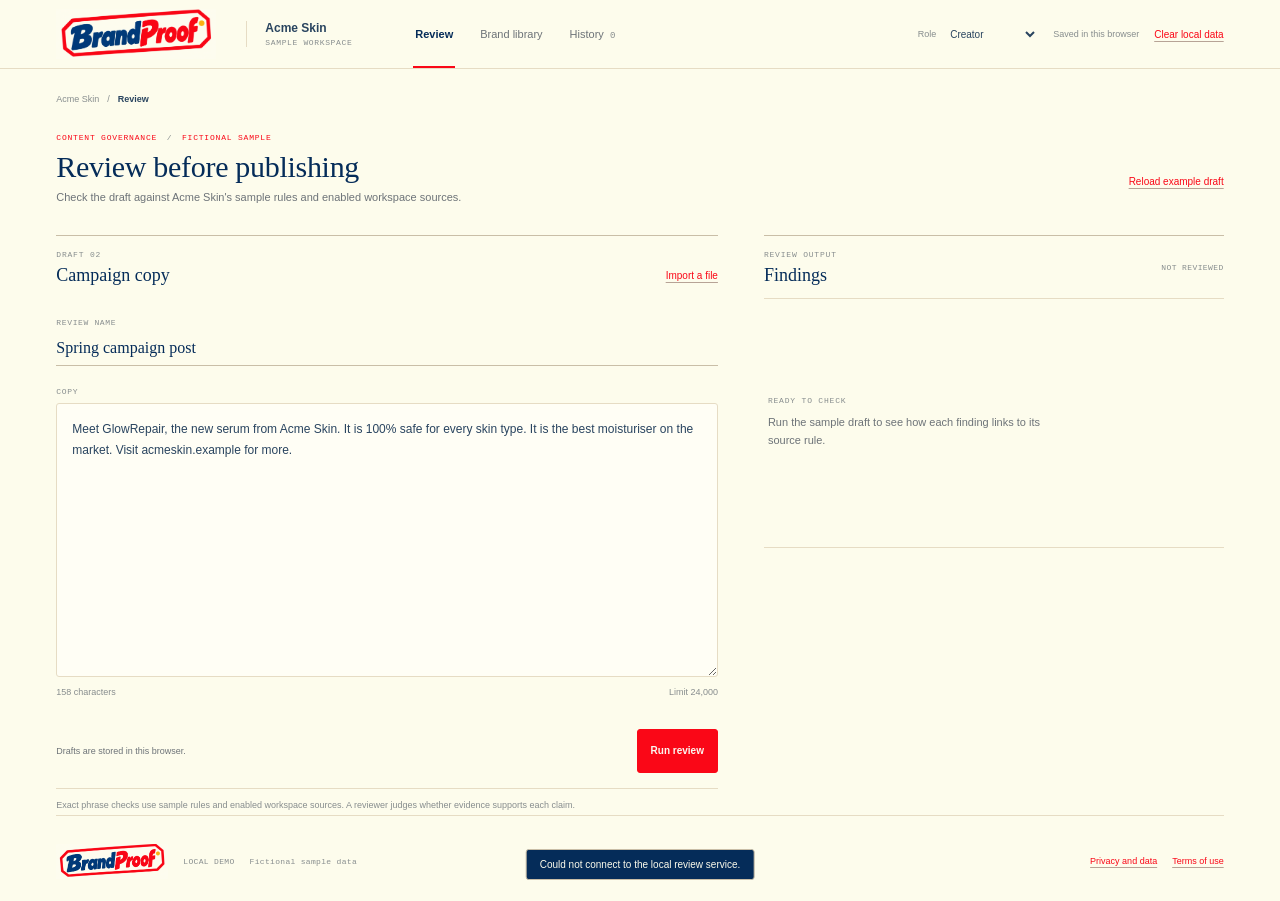
==== index.html @ ecc661af ""Initial BrandProof Skeleton"" ====
<!doctype html>
<html lang="en">
<head>
  <meta charset="utf-8">
  <meta name="viewport" content="width=device-width, initial-scale=1">
  <meta name="theme-color" content="#fdfcec">
  <meta name="description" content="Review campaign copy against an approved sample brand book before publication.">
  <title>BrandProof | Review workspace</title>
  <link rel="icon" type="image/png" href="/brandproof-stamp-logo.png">
  <link rel="stylesheet" href="/styles.css">
  <link rel="stylesheet" href="/watch-spinner.css">
  <link rel="stylesheet" href="/platform-motion.css">
  <script defer src="/watch-spinner.js"></script>
  <script defer src="/platform-motion.js"></script>
  <script defer src="/app.js"></script>
</head>
<body>
  <div class="brand-ambient" aria-hidden="true"><span class="brand-ambient__stamp brand-ambient__stamp--primary"></span><span class="brand-ambient__stamp brand-ambient__stamp--secondary"></span></div>
  <a class="skip-link" href="#main-content">Skip to content</a>
  <div class="app-shell">
    <header class="topbar">
      <a class="brand-lockup brand-lockup-image" href="/" aria-label="BrandProof home"><span class="brand-logo-crop"><img src="/brandproof-stamp-logo.png" alt=""></span></a>
      <div class="workspace-label"><span class="workspace-name">Acme Skin</span><span class="workspace-kind">SAMPLE WORKSPACE</span></div>
      <nav class="top-nav" aria-label="Workspace navigation">
        <button class="nav-item active" data-page="review">Review</button>
        <button class="nav-item" data-page="library">Brand library</button>
        <button class="nav-item" data-page="activity">History <span id="history-count" class="nav-count">0</span></button>
      </nav>
      <div class="top-actions">
        <label class="role-wrap" for="role-select"><span>Role</span>
          <select id="role-select" aria-label="Choose demo role">
            <option value="creator">Creator</option>
            <option value="manager">Brand manager</option>
            <option value="reviewer">Legal reviewer</option>
          </select>
        </label>
        <span class="save-status" id="save-status">Saved in this browser</span>
        <button class="text-button" id="clear-data" title="Clear locally saved demo data">Clear local data</button>
      </div>
    </header>

    <main class="main-area" id="main-content" tabindex="-1">
      <div class="crumb"><span>Acme Skin</span><span>/</span><strong id="page-crumb">Review</strong></div>

      <section id="page-review" class="page active-page">
        <div class="page-intro" data-scroll-reveal>
          <div>
            <div class="eyebrow">CONTENT GOVERNANCE <span class="eyebrow-divider">/</span> FICTIONAL SAMPLE</div>
            <h1>Review before publishing</h1>
            <p>Check the draft against Acme Skin's sample rules and enabled workspace sources.</p>
          </div>
          <button class="text-button sample-button" id="load-sample">Reload example draft</button>
        </div>

        <div class="review-grid">
          <section class="draft-panel" aria-labelledby="draft-heading" data-scroll-reveal>
            <div class="section-heading">
              <div><div class="section-kicker">DRAFT 02</div><h2 id="draft-heading">Campaign copy</h2></div>
              <label class="upload-link" for="file-input">Import a file<input id="file-input" type="file" accept=".txt,.md,.csv,.pdf,.docx"></label>
            </div>
            <label class="field-label" for="draft-title">Review name</label>
            <input id="draft-title" class="text-input" maxlength="90" value="Spring campaign post" placeholder="Name this review">
            <label class="field-label content-label" for="content-input">Copy</label>
            <textarea id="content-input" class="content-input" placeholder="Paste copy here, or import a text, PDF or Word file..." spellcheck="true"></textarea>
            <div class="input-meta"><span id="char-count">0 characters</span><span>Limit 24,000</span></div>
            <div id="upload-message" class="upload-message" aria-live="polite"></div>
            <div class="panel-actions">
              <span class="privacy-note">Drafts are stored in this browser.</span>
              <button class="button primary" id="run-review">Run review</button>
            </div>
            <p class="disclosure">Exact phrase checks use sample rules and enabled workspace sources. A reviewer judges whether evidence supports each claim.</p>
          </section>

          <section class="results-panel" aria-labelledby="results-title" data-scroll-reveal>
            <div class="results-header">
              <div><div class="section-kicker">REVIEW OUTPUT</div><h2 id="results-title">Findings</h2></div>
              <div class="results-header-actions"><button class="text-button hidden" id="new-review">New review</button><span id="results-status" class="status-pill neutral">NOT RUN</span></div>
            </div>
            <div id="review-processing" class="review-status" data-state="idle" role="status" aria-live="polite" aria-atomic="true" aria-busy="false" hidden>
              <watch-spinner class="review-status__spinner" aria-hidden="true"></watch-spinner>
              <span id="review-processing-label" class="review-status__label"></span>
            </div>
            <div id="results-empty" class="empty-state">
              <p class="empty-overline">READY TO CHECK</p>
              <p>Run the sample draft to see how each finding links to its source rule.</p>
            </div>
            <div id="results-summary" class="summary-row hidden"></div>
            <div id="findings-list" class="findings-list"></div>
            <div id="review-controls" class="review-controls hidden">
              <button class="text-button" id="rescan">Run review again</button>
              <div class="workflow-buttons"><button class="button secondary" id="request-changes">Request changes</button><button class="button approve" id="approve-review">Approve review</button></div>
            </div>
            <div id="workflow-note" class="workflow-note hidden" aria-live="polite"></div>
          </section>
        </div>
      </section>

      <section id="page-library" class="page">
        <div class="page-intro" data-scroll-reveal>
          <div><div class="eyebrow">ACME SKIN <span class="eyebrow-divider">/</span> POLICIES AND EVIDENCE</div><h1>Brand library</h1><p>Manage the sources and phrase checks used in future reviews.</p></div>
          <button class="button secondary" id="add-source">Add source or rule</button>
        </div>
        <div class="library-note" data-scroll-reveal><strong>Sources and checks</strong><p>Add evidence tied to a claim, flag or require exact phrases, or save a reference for human review. New checks appear as unapproved until a manager/reviewer approves them. Claim evidence is surfaced with findings but is never treated as proof automatically.</p></div>
        <div id="source-form-wrap" class="source-form-wrap hidden"></div>
        <div id="source-list" class="source-list"></div>
      </section>

      <section id="page-activity" class="page">
        <div class="page-intro" data-scroll-reveal>
          <div><div class="eyebrow">ACME SKIN <span class="eyebrow-divider">/</span> AUDIT TRAIL</div><h1>Review history</h1><p>Decisions and revisions saved in this browser.</p></div>
          <button class="button secondary" id="export-history">Export history</button>
        </div>
        <div id="activity-content" class="activity-content"></div>
      </section>

      <footer class="app-footer">
        <span class="footer-brand"><span class="brand-logo-crop brand-logo-crop-small"><img src="/brandproof-stamp-logo.png" alt="BrandProof"></span></span>
        <span>LOCAL DEMO</span>
        <span>Fictional sample data</span>
        <div class="footer-links"><button class="text-button" id="privacy-link">Privacy and data</button><button class="text-button" id="terms-link">Terms of use</button></div>
      </footer>
    </main>
  </div>

  <dialog id="edit-dialog" class="edit-dialog"><form method="dialog">
    <div class="dialog-top"><div><div class="section-kicker">EDIT SUGGESTION</div><h2>Revise the sentence</h2></div><button class="text-button" value="cancel" aria-label="Close">Close</button></div>
    <p>Save your wording to this review, then run the checks again.</p><textarea id="edit-text" class="edit-textarea"></textarea>
    <div class="dialog-actions"><button class="button secondary" value="cancel">Cancel</button><button class="button primary" id="save-edit" value="save">Save edit</button></div>
  </form></dialog>

  <dialog id="note-dialog" class="edit-dialog"><form id="note-form">
    <div class="dialog-top"><div><div class="section-kicker">REVIEW NOTE</div><h2 id="note-dialog-title">Add a decision note</h2></div><button class="text-button" id="cancel-note" type="button">Close</button></div>
    <p id="note-dialog-description">Add a reason so the decision is clear to the next reviewer.</p>
    <label class="field-label" for="note-text">Decision note</label><textarea id="note-text" class="edit-textarea" maxlength="1200" required></textarea>
    <div class="dialog-actions"><button class="button secondary" id="cancel-note-secondary" type="button">Cancel</button><button class="button primary" type="submit">Save note</button></div>
  </form></dialog>

  <dialog id="privacy-dialog" class="info-dialog"><div class="dialog-top"><div><div class="section-kicker">LOCAL DEMO</div><h2>Privacy and data</h2></div><button class="text-button" data-close-dialog="privacy-dialog">Close</button></div>
    <p>Review drafts, decisions, sources and history are kept in this browser's local storage. During a scan, the browser sends the draft and enabled source excerpts to the local BrandProof service for matching. The service returns findings and does not save them. Uploaded files are parsed in memory.</p>
    <p>This demo does not send content to an AI provider or other external service. Use the clear-data control to remove saved demo records from this browser. The role selector is for demonstration and does not provide account security.</p>
  </dialog>

  <dialog id="terms-dialog" class="info-dialog"><div class="dialog-top"><div><div class="section-kicker">LOCAL DEMO</div><h2>Terms of use</h2></div><button class="text-button" data-close-dialog="terms-dialog">Close</button></div>
    <p>BrandProof is a fictional prototype for demonstrating a content review workflow. Its rules and suggested edits are illustrative and are not legal, clinical or regulatory advice.</p>
    <p>A clean scan is not a compliance guarantee. A qualified human reviewer should assess the final copy and its supporting evidence before publication. Do not use this local demo for confidential production material.</p>
  </dialog>

  <div id="toast" class="toast" role="status" aria-live="polite"></div>
</body>
</html>
---- styles.css ----
:root{--brand-navy:#023b7b;--brand-navy-deep:#052c59;--brand-tomato:#fa0717;--brand-tomato-dark:#c60e24;--brand-butter:#fdfcec;--brand-cream:#f2eccf;--paper:var(--brand-butter);--surface:#fffef5;--surface-2:var(--brand-cream);--ink:var(--brand-navy-deep);--ink-soft:#29445f;--muted:#6d7378;--quiet:#878d8e;--line:#e6dcc4;--line-dark:#c9bea7;--accent:var(--brand-tomato);--accent-dark:var(--brand-tomato-dark);--high:#b6322b;--medium:#876218;--low:#3e6950;--sans:"Segoe UI",Arial,sans-serif;--serif:Georgia,"Times New Roman",serif;--display:"Trebuchet MS","Arial Black",sans-serif;--mono:Consolas,"Courier New",monospace;--radius-control:10px;--radius-panel:18px;--site-width:1240px;--motion-orb-cycle:1700ms;--motion-orb-ease:cubic-bezier(.66,0,.34,1);--motion-state-duration:180ms;--motion-state-ease:cubic-bezier(.22,1,.36,1);--motion-annotation-duration:560ms;--motion-annotation-ease:cubic-bezier(.22,.61,.36,1)}
*{box-sizing:border-box}html{min-width:320px;background:var(--paper)}body{margin:0;color:var(--ink);font-family:var(--sans);font-size:14px;background:var(--paper)}button,input,textarea,select{font:inherit}button{cursor:pointer}.app-shell{min-height:100vh}.topbar{min-height:68px;padding:0 4.4%;display:flex;align-items:center;gap:30px;border-bottom:1px solid var(--line);background:var(--paper)}.brand-lockup{font-family:var(--serif);font-size:16px;font-weight:700;letter-spacing:.08em;color:var(--ink);text-decoration:none;white-space:nowrap}.brand-period{color:var(--accent);font-size:20px}.workspace-label{display:flex;flex-direction:column;gap:3px;min-width:125px;border-left:1px solid var(--line);padding-left:18px}.workspace-name{font-size:12px;font-weight:600;color:var(--ink-soft)}.workspace-kind{font:8px var(--mono);letter-spacing:.08em;color:var(--quiet)}.top-nav{height:68px;display:flex;align-items:stretch;gap:23px;margin-left:12px}.nav-item{position:relative;border:0;padding:0 2px;background:transparent;color:var(--muted);font-size:11px}.nav-item:hover{color:var(--ink)}.nav-item.active{color:var(--ink);font-weight:600}.nav-item.active:after{position:absolute;content:"";height:2px;left:0;right:0;bottom:0;background:var(--accent)}.nav-count{font:9px var(--mono);color:var(--quiet);margin-left:3px}.top-actions{margin-left:auto;display:flex;align-items:center;gap:15px}.role-wrap{display:flex;align-items:center;gap:7px;color:var(--quiet);font-size:9px}.role-wrap select{max-width:135px;border:0;background:transparent;color:var(--ink-soft);font-size:10px;padding:5px 3px;outline-color:var(--accent)}.save-status{font-size:9px;color:var(--quiet);white-space:nowrap}.text-button{border:0;padding:5px 0;background:transparent;color:var(--accent);font-size:10px;text-decoration:underline;text-decoration-color:#b7a396;text-underline-offset:3px}.text-button:hover{color:var(--accent-dark)}.main-area{max-width:1380px;margin:0 auto;padding:25px 4.4% 0;min-height:calc(100vh - 68px);display:flex;flex-direction:column}.crumb{display:flex;gap:8px;align-items:center;color:var(--quiet);font-size:9px;margin-bottom:29px}.crumb strong{font-weight:600;color:var(--ink-soft)}.page{display:none;flex:1}.page.active-page{display:block}.page-intro{display:flex;align-items:flex-end;justify-content:space-between;gap:24px;margin-bottom:29px}.eyebrow,.section-kicker,.empty-overline{font:8px var(--mono);letter-spacing:.1em;color:var(--accent);text-transform:uppercase}.eyebrow-divider{color:var(--quiet);padding:0 4px}.page-intro h1{font:normal 30px var(--serif);letter-spacing:-.3px;color:var(--ink);margin:8px 0 5px}.page-intro p{color:var(--muted);font-size:11px;line-height:1.5;margin:0}.sample-button{margin-bottom:2px}.review-grid{display:grid;grid-template-columns:minmax(0,1.18fr) minmax(360px,.82fr);gap:46px;align-items:start}.draft-panel,.results-panel{border-top:1px solid var(--line-dark);padding-top:14px;min-width:0}.section-heading,.results-header,.dialog-top{display:flex;justify-content:space-between;align-items:flex-start;gap:14px}.section-kicker{color:var(--quiet);margin-bottom:6px}.section-heading h2,.results-header h2,.dialog-top h2{font:normal 18px var(--serif);color:var(--ink);margin:0}.upload-link{display:inline-block;color:var(--accent);font-size:10px;text-decoration:underline;text-decoration-color:#b7a396;text-underline-offset:3px;cursor:pointer;margin-top:4px}.upload-link input{position:absolute;width:1px;height:1px;overflow:hidden;clip:rect(0,0,0,0)}.field-label{display:block;margin:20px 0 7px;color:var(--quiet);font:8px var(--mono);letter-spacing:.08em;text-transform:uppercase}.text-input{width:100%;border:0;border-bottom:1px solid var(--line-dark);background:transparent;padding:5px 0 8px;color:var(--ink);font:16px var(--serif);outline:none}.text-input:focus{border-color:var(--accent)}.content-label{margin-top:21px}.content-input{width:100%;min-height:274px;resize:vertical;border:1px solid var(--line);border-radius:3px;background:var(--surface);padding:15px;color:var(--ink-soft);font:12px/1.75 var(--sans);outline:none}.content-input:focus,.edit-textarea:focus{border-color:var(--accent)}.content-input:disabled,.text-input:disabled{background:var(--surface-2);color:var(--quiet);cursor:not-allowed}.input-meta{display:flex;justify-content:space-between;margin-top:7px;color:var(--quiet);font-size:9px}.upload-message{min-height:13px;margin-top:4px;font-size:9px;color:var(--low)}.upload-message.error{color:var(--high)}.panel-actions{display:flex;justify-content:space-between;align-items:center;gap:12px;margin-top:15px}.privacy-note{font-size:9px;color:var(--muted)}.button{border-radius:3px;padding:9px 13px;border:1px solid var(--line-dark);background:transparent;color:var(--ink-soft);font-size:10px;font-weight:600}.button:hover{background:var(--surface-2)}.button.primary{background:var(--accent);border-color:var(--accent);color:#fbf8f1}.button.primary:hover{background:var(--accent-dark)}.button.secondary{background:transparent;color:var(--ink-soft)}.button.approve{border-color:#9cab9a;color:#405745;background:#eef0e9}.button:disabled{opacity:.5;cursor:not-allowed}.disclosure{border-top:1px solid var(--line);margin:15px 0 0;padding-top:10px;color:var(--quiet);font-size:9px;line-height:1.5}.results-header{align-items:center;margin-bottom:12px}.results-header-actions{display:flex;align-items:center;gap:14px}.status-pill{font:8px var(--mono);letter-spacing:.05em;padding:4px 0;color:var(--quiet);white-space:nowrap}.status-pill.issue{color:var(--high)}.status-pill.ready{color:var(--low)}.status-pill.pending{color:var(--medium)}.empty-state{min-height:250px;border-top:1px solid var(--line);border-bottom:1px solid var(--line);display:flex;flex-direction:column;justify-content:center;align-items:flex-start;padding:24px 4px;color:var(--muted)}.empty-overline{margin:0 0 9px;color:var(--quiet)}.empty-state p:last-child{max-width:290px;font-size:11px;line-height:1.6;margin:0}.summary-row{display:flex;align-items:baseline;gap:13px;flex-wrap:wrap;padding:9px 0 10px;border-top:1px solid var(--line);border-bottom:1px solid var(--line)}.summary-chip{font:9px var(--mono);color:var(--muted)}.summary-chip.high{color:var(--high)}.summary-chip.medium{color:var(--medium)}.summary-chip.low{color:var(--low)}.summary-message{flex-basis:100%;margin:0;color:var(--quiet);font-size:9px;line-height:1.5}.findings-list{display:grid}.finding-card{border-bottom:1px solid var(--line);padding:13px 0 12px}.issue-block+.issue-block{border-top:1px solid var(--line);margin-top:11px;padding-top:10px}.finding-head{display:flex;align-items:baseline;justify-content:space-between;gap:12px}.finding-topline{font:8px var(--mono);letter-spacing:.04em;color:var(--quiet);text-transform:uppercase}.severity{font:8px var(--mono);text-transform:uppercase;color:var(--muted)}.severity.high{color:var(--high)}.severity.medium{color:var(--medium)}.severity.low{color:var(--low)}.finding-body{padding-top:7px}.finding-title{font-size:11px;font-weight:600;color:var(--ink);margin:0 0 6px}.finding-quote{margin:0 0 7px;padding:0;color:#5f5042;font:italic 12px/1.5 var(--serif)}.finding-copy{font-size:9px;line-height:1.55;color:var(--muted);margin:0 0 6px}.source-reference{margin:6px 0 0;color:var(--quiet);font-size:9px;line-height:1.5}.source-reference strong{font:8px var(--mono);letter-spacing:.04em;color:var(--accent)}.source-reference em{display:block;margin-top:2px;font-style:normal}.source-unverified{color:var(--medium)!important}.suggestion-box{margin-top:9px;border-top:1px solid var(--line);padding-top:8px}.suggestion-label{font:8px var(--mono);letter-spacing:.08em;color:var(--quiet);text-transform:uppercase;margin-bottom:4px}.suggestion-text{margin:0;color:var(--ink-soft);font:12px/1.5 var(--serif)}.finding-actions{display:flex;align-items:center;gap:13px;margin-top:10px}.finding-actions .button{font-size:9px;padding:6px 9px}.finding-actions .accept{background:var(--accent);border-color:var(--accent);color:#fbf8f1}.finding-actions .dismiss{border:0;color:var(--muted);text-decoration:underline;text-decoration-color:var(--line-dark);text-underline-offset:3px;padding-left:0;padding-right:0}.finding-resolved{padding-top:10px;color:var(--muted);font-size:9px}.resolved-label{display:flex;gap:7px;align-items:baseline}.resolved-label b{font:8px var(--mono);letter-spacing:.04em;color:var(--low)}.review-controls{display:flex;justify-content:space-between;align-items:center;gap:12px;padding:12px 0;border-bottom:1px solid var(--line)}.workflow-buttons{display:flex;gap:7px}.workflow-note{margin-top:9px;color:var(--muted);font-size:9px;line-height:1.55}.hidden{display:none!important}.app-footer{margin-top:auto;padding:23px 0 18px;border-top:1px solid var(--line);display:flex;align-items:center;gap:15px;color:var(--quiet);font:8px var(--mono);letter-spacing:.04em}.footer-links{display:flex;gap:15px;margin-left:auto}.footer-links .text-button{font:9px var(--sans);letter-spacing:0}.library-note{padding:10px 0;border-top:1px solid var(--line);border-bottom:1px solid var(--line);margin-bottom:17px}.library-note strong{display:block;color:var(--accent);font:8px var(--mono);letter-spacing:.08em;text-transform:uppercase;margin-bottom:5px}.library-note p{font-size:10px;color:var(--muted);margin:0}.source-list{display:grid}.source-card{display:grid;grid-template-columns:120px minmax(180px,1fr) 2fr 150px;gap:16px;align-items:start;padding:13px 0;border-bottom:1px solid var(--line)}.source-meta{font:8px var(--mono);color:var(--accent);letter-spacing:.03em}.source-type{color:var(--quiet)}.source-card h3{font:normal 14px var(--serif);color:var(--ink);margin:0}.source-card p{font-size:10px;line-height:1.55;color:var(--muted);margin:0}.source-owner{color:var(--quiet);font-size:9px;text-align:right}.source-form-wrap{margin-bottom:16px}.source-form{display:grid;grid-template-columns:140px 1fr 2fr auto;gap:10px;align-items:end;padding:12px 0;border-top:1px solid var(--line);border-bottom:1px solid var(--line)}.source-form label{color:var(--quiet);font:8px var(--mono);letter-spacing:.04em;text-transform:uppercase}.source-form input,.source-form select,.source-form textarea{display:block;width:100%;margin-top:5px;padding:7px 0;border:0;border-bottom:1px solid var(--line-dark);border-radius:0;background:transparent;color:var(--ink);font:11px var(--sans)}.source-form textarea{height:34px;resize:vertical}.source-form .button{white-space:nowrap}.activity-content{display:grid}.activity-card{border-bottom:1px solid var(--line)}.activity-card-head{display:flex;align-items:center;justify-content:space-between;gap:18px;padding:13px 0;cursor:pointer}.activity-card-head h3{font:normal 15px var(--serif);color:var(--ink);margin:0 0 4px}.activity-card-head p{font-size:9px;line-height:1.5;color:var(--muted);margin:0}.activity-badge{font:8px var(--mono);letter-spacing:.04em;color:var(--accent);text-transform:uppercase}.activity-events{border-top:1px solid var(--line);padding:3px 0 9px}.event-row{display:grid;grid-template-columns:130px 1fr auto;gap:12px;padding:8px 0;align-items:start}.event-copy{font-size:9px;line-height:1.5;color:var(--muted)}.event-copy strong{color:var(--ink-soft);font-weight:600}.event-time{font:8px var(--mono);color:var(--quiet)}.activity-empty{border-top:1px solid var(--line);border-bottom:1px solid var(--line);padding:28px 0;color:var(--muted);font-size:11px}.edit-dialog,.info-dialog{width:min(540px,calc(100% - 28px));border:1px solid var(--line-dark);border-radius:4px;background:var(--surface);padding:20px;color:var(--ink)}.edit-dialog::backdrop,.info-dialog::backdrop{background:rgba(41,39,34,.3)}.dialog-top{align-items:flex-start}.dialog-top h2{font-size:19px}.dialog-top .text-button{font-size:9px}.edit-dialog p,.info-dialog p{font-size:10px;line-height:1.6;color:var(--muted);margin:13px 0 9px}.edit-textarea{width:100%;height:125px;resize:vertical;border:1px solid var(--line);border-radius:3px;padding:10px;background:var(--surface);color:var(--ink);font:12px/1.6 var(--sans);outline:none}.dialog-actions{display:flex;justify-content:flex-end;gap:8px;margin-top:13px}.info-dialog p+p{padding-top:10px;border-top:1px solid var(--line)}.toast{position:fixed;left:50%;bottom:20px;transform:translateX(-50%);padding:9px 13px;border:1px solid var(--line-dark);border-radius:3px;background:var(--ink);color:var(--paper);font-size:10px;opacity:0;pointer-events:none}.toast.show{opacity:1}
@media(max-width:1060px){.topbar{gap:18px;padding:0 3%}.top-actions{gap:10px}.review-grid{gap:28px;grid-template-columns:minmax(0,1.1fr) minmax(330px,.9fr)}.source-card{grid-template-columns:100px minmax(150px,1fr) 2fr 120px}}
@media(max-width:760px){.topbar{padding:12px 16px;min-height:0;display:flex;flex-wrap:wrap;gap:10px 17px}.brand-lockup{font-size:14px}.workspace-label{padding-left:12px;min-width:95px}.top-nav{order:3;height:38px;width:100%;margin:0;gap:19px}.top-actions{margin-left:auto}.save-status{display:none}.role-wrap{gap:3px}.role-wrap select{max-width:108px}.text-button#clear-data{font-size:9px}.main-area{padding:20px 16px 0;min-height:calc(100vh - 100px)}.crumb{margin-bottom:23px}.page-intro{align-items:flex-start;flex-direction:column;margin-bottom:22px}.page-intro h1{font-size:27px}.sample-button{margin-top:-8px}.review-grid{grid-template-columns:1fr;gap:30px}.content-input{min-height:230px}.results-panel{margin-bottom:12px}.source-card{grid-template-columns:90px 1fr;gap:7px 12px}.source-card p{grid-column:2}.source-owner{grid-column:2;text-align:left}.source-form{grid-template-columns:1fr 1fr}.source-form label:nth-child(3){grid-column:1/-1}.source-list{margin-top:10px}.event-row{grid-template-columns:1fr auto;gap:5px}.event-row .event-copy{grid-column:1/-1;grid-row:2}.app-footer{flex-wrap:wrap;gap:9px 12px}.footer-links{width:100%;margin-left:0}.workflow-buttons{gap:5px}.review-controls{align-items:flex-start;flex-direction:column}.results-header-actions{gap:8px}.summary-row{gap:9px}}
@media(max-width:420px){.workspace-kind{font-size:7px}.topbar{gap:8px 12px}.top-actions{gap:8px}.role-wrap span{display:none}.role-wrap select{max-width:98px}.review-controls .button{padding:8px}.finding-actions{gap:9px}.source-form{grid-template-columns:1fr}.source-form label:nth-child(3){grid-column:auto}}
.no-findings{padding:14px 0;border-top:1px solid var(--line);border-bottom:1px solid var(--line)}.no-findings strong{font:normal 14px var(--serif);color:var(--ink)}.no-findings p{max-width:310px;margin:6px 0 0;color:var(--muted);font-size:10px;line-height:1.55}
.finding-match,.finding-next-step{margin:5px 0;color:var(--muted);font-size:9px;line-height:1.55}.finding-match{color:var(--ink-soft)}.finding-next-step strong{color:var(--ink)}.evidence-reference{margin:7px 0 0;padding-top:6px;border-top:1px dotted var(--line-dark);font-size:9px;line-height:1.5;color:var(--muted)}.evidence-reference strong{display:block;font:8px var(--mono);letter-spacing:.04em;color:var(--accent)}.evidence-reference em{display:block;margin-top:3px;font-style:normal}.finding-resolved p{margin:5px 0 0;color:var(--muted);font-size:9px;line-height:1.5}.source-form{grid-template-columns:repeat(4,minmax(0,1fr))}.source-form label:nth-of-type(5){grid-column:span 2}.source-form label:nth-of-type(5) textarea{min-height:76px;height:76px}.source-form .source-form-help{grid-column:1/-1;margin:0;color:var(--muted);font-size:9px;line-height:1.5}.source-form .button{align-self:end}.source-actions{display:flex;justify-content:flex-end;gap:10px;margin-top:4px}.source-actions .text-button{font-size:8px}.source-owner span{display:block}.source-owner .source-actions span{display:inline}
@media(max-width:760px){.source-form{grid-template-columns:repeat(2,minmax(0,1fr))}.source-form label:nth-of-type(5){grid-column:span 2}}
@media(max-width:420px){.source-form{grid-template-columns:1fr}.source-form label:nth-of-type(5){grid-column:auto}}
.brand-lockup{display:flex;align-items:center;gap:0;font-size:18px;letter-spacing:0;white-space:nowrap}.brand-name{font-family:var(--serif);font-weight:700;letter-spacing:-.025em;color:var(--ink)}.brand-lens-o,.footer-lens-o{position:relative;display:inline-block}.brand-lens-o:after,.footer-lens-o:after{content:"";position:absolute;left:.43em;top:.71em;width:.11em;height:.38em;border-radius:2px;background:var(--accent);transform:rotate(-42deg);transform-origin:top center;pointer-events:none}.footer-brand{display:flex;align-items:center;color:var(--ink-soft);font-size:10px;letter-spacing:0}.footer-brand-name{font-family:var(--serif);font-size:10px;font-weight:700;letter-spacing:-.025em;color:var(--ink)}
.brand-lockup-image{display:block;flex:0 0 160px;width:160px;height:50px}.brand-logo-crop{display:block;width:160px;height:50px;overflow:hidden;background:var(--brand-butter)}.brand-logo-crop img{display:block;width:100%;height:100%;object-fit:cover;object-position:center 50%}.brand-logo-crop-small{width:112px;height:35px}.brand-lockup-image:focus-visible{outline:3px solid var(--brand-tomato);outline-offset:3px}.footer-brand .brand-logo-crop-small{flex:0 0 112px}
:where(a,button,input,textarea,select):focus-visible{outline:3px solid var(--brand-tomato);outline-offset:3px}
@media(max-width:760px){.brand-lockup-image{flex-basis:136px;width:136px;height:43px}.brand-lockup-image .brand-logo-crop{width:136px;height:43px}}
.skip-link{position:fixed;z-index:100;top:8px;left:12px;transform:translateY(-160%);padding:10px 14px;border-radius:var(--radius-control);background:var(--brand-navy);color:var(--brand-butter);font-size:13px;font-weight:700}.skip-link:focus{transform:translateY(0)}
.button,.nav-item,.text-button,.upload-link{min-height:44px}.upload-link{display:inline-flex;align-items:center}.role-wrap select{min-height:44px}.finding-actions,.workflow-buttons{flex-wrap:wrap}
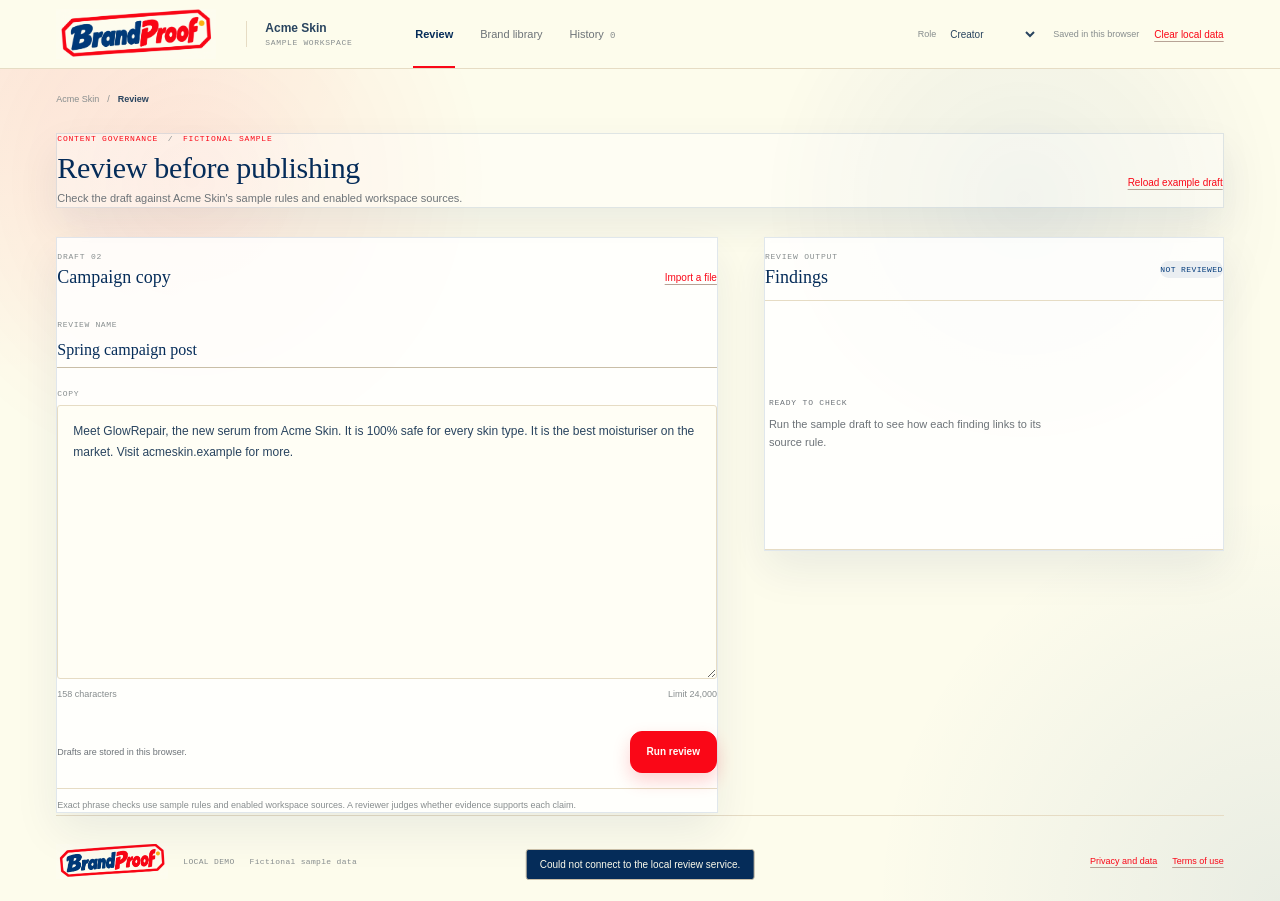
==== commit bf0aaaac: ""youuuuuu iiiiiiii"" ====
--- a/index.html
+++ b/index.html
@@ -8,9 +8,10 @@
   <title>BrandProof | Review workspace</title>
   <link rel="icon" type="image/png" href="/brandproof-stamp-logo.png">
   <link rel="stylesheet" href="/styles.css">
-  <link rel="stylesheet" href="/watch-spinner.css">
+  <link rel="stylesheet" href="/depth-orbs.css">
   <link rel="stylesheet" href="/platform-motion.css">
-  <script defer src="/watch-spinner.js"></script>
+  <link rel="stylesheet" href="/premium-ui.css">
+  <script defer src="/depth-orbs.js"></script>
   <script defer src="/platform-motion.js"></script>
   <script defer src="/app.js"></script>
 </head>
@@ -76,10 +77,7 @@
               <div><div class="section-kicker">REVIEW OUTPUT</div><h2 id="results-title">Findings</h2></div>
               <div class="results-header-actions"><button class="text-button hidden" id="new-review">New review</button><span id="results-status" class="status-pill neutral">NOT RUN</span></div>
             </div>
-            <div id="review-processing" class="review-status" data-state="idle" role="status" aria-live="polite" aria-atomic="true" aria-busy="false" hidden>
-              <watch-spinner class="review-status__spinner" aria-hidden="true"></watch-spinner>
-              <span id="review-processing-label" class="review-status__label"></span>
-            </div>
+            <depth-orbs id="review-processing" class="review-status" data-state="idle" role="status" aria-live="polite" aria-atomic="true" aria-busy="false" hidden></depth-orbs>
             <div id="results-empty" class="empty-state">
               <p class="empty-overline">READY TO CHECK</p>
               <p>Run the sample draft to see how each finding links to its source rule.</p>
--- a/depth-orbs.css
+++ b/depth-orbs.css
@@ -0,0 +1,142 @@
+depth-orbs {
+  display: block;
+  color: var(--brand-navy);
+}
+
+depth-orbs[hidden] {
+  display: none !important;
+}
+
+.depth-orbs__inner {
+  display: flex;
+  align-items: center;
+  gap: 12px;
+  min-width: 0;
+  padding: 11px 0;
+  border-bottom: 1px solid var(--line);
+  color: var(--ink-soft);
+}
+
+.depth-orbs[data-state="loading"] .depth-orbs__inner {
+  animation: depth-orbs-enter var(--motion-state-duration) var(--motion-state-ease) both;
+}
+
+.depth-orbs__visual {
+  display: grid;
+  flex: 0 0 22px;
+  grid-template-columns: repeat(3, 4px);
+  grid-template-rows: repeat(3, 4px);
+  gap: 3px;
+  width: 18px;
+  height: 18px;
+  color: var(--brand-navy);
+}
+
+.depth-orbs__cell {
+  width: 4px;
+  height: 4px;
+  border-radius: 50%;
+  background: currentColor;
+  opacity: 0.18;
+  filter: blur(0.65px);
+  transform: scale(0.78);
+}
+
+.depth-orbs__cell:nth-child(1),
+.depth-orbs__cell:nth-child(3),
+.depth-orbs__cell:nth-child(7),
+.depth-orbs__cell:nth-child(9) {
+  --cell-delay: 990ms;
+  --rest-opacity: 0.15;
+}
+
+.depth-orbs__cell:nth-child(2),
+.depth-orbs__cell:nth-child(4),
+.depth-orbs__cell:nth-child(6),
+.depth-orbs__cell:nth-child(8) {
+  --cell-delay: 700ms;
+  --rest-opacity: 0.22;
+}
+
+.depth-orbs__cell:nth-child(5) {
+  --cell-delay: -180ms;
+  --rest-opacity: 0.48;
+}
+
+.depth-orbs__cell--center {
+  background: var(--brand-tomato);
+}
+
+.depth-orbs[data-state="loading"] .depth-orbs__cell {
+  animation: depth-orbs-pulse var(--motion-orb-cycle) linear infinite both;
+  animation-delay: var(--cell-delay, 0ms);
+}
+
+.depth-orbs__label {
+  min-width: 0;
+  color: var(--muted);
+  font-size: 11px;
+  line-height: 1.5;
+  overflow-wrap: anywhere;
+}
+
+.depth-orbs[data-state="complete"] .depth-orbs__label {
+  color: var(--low);
+}
+
+.depth-orbs[data-state="error"] .depth-orbs__label {
+  color: var(--high);
+}
+
+@keyframes depth-orbs-enter {
+  from {
+    opacity: 0;
+    transform: translateY(3px);
+  }
+
+  to {
+    opacity: 1;
+    transform: translateY(0);
+  }
+}
+
+@keyframes depth-orbs-pulse {
+  0% {
+    opacity: var(--rest-opacity, 0.18);
+    filter: blur(0.65px);
+    transform: scale(0.78);
+    animation-timing-function: var(--motion-orb-ease);
+  }
+
+  28% {
+    opacity: 1;
+    filter: blur(0);
+    transform: scale(1.18);
+    animation-timing-function: var(--motion-orb-ease);
+  }
+
+  56% {
+    opacity: var(--rest-opacity, 0.18);
+    filter: blur(0.65px);
+    transform: scale(0.78);
+  }
+
+  100% {
+    opacity: var(--rest-opacity, 0.18);
+    filter: blur(0.65px);
+    transform: scale(0.78);
+  }
+}
+
+@media (prefers-reduced-motion: reduce) {
+  .depth-orbs[data-state="loading"] .depth-orbs__inner,
+  .depth-orbs[data-state="loading"] .depth-orbs__cell {
+    animation: none;
+  }
+
+  .depth-orbs[data-state="loading"] .depth-orbs__cell {
+    opacity: var(--rest-opacity, 0.32);
+    filter: none;
+    transform: none;
+  }
+}
--- a/platform-motion.css
+++ b/platform-motion.css
@@ -0,0 +1,23 @@
+[data-scroll-reveal] {
+  opacity: 0;
+  transform: translateY(22px);
+  transition: opacity 480ms cubic-bezier(.22,1,.36,1), transform 480ms cubic-bezier(.22,1,.36,1);
+}
+
+[data-scroll-reveal].is-visible {
+  opacity: 1;
+  transform: translateY(0);
+}
+
+[data-scroll-reveal] > * {
+  transition: opacity 420ms ease, transform 420ms ease;
+}
+
+@media (prefers-reduced-motion: reduce) {
+  [data-scroll-reveal],
+  [data-scroll-reveal] > * {
+    opacity: 1;
+    transform: none;
+    transition: none;
+  }
+}
--- a/premium-ui.css
+++ b/premium-ui.css
@@ -0,0 +1,569 @@
+:root {
+  --shadow-soft: 0 18px 42px rgba(5, 44, 89, 0.08);
+  --shadow-panel: 0 20px 48px rgba(2, 59, 123, 0.12);
+  --surface-elevated: rgba(255, 255, 255, 0.7);
+  --surface-strong: rgba(255, 255, 255, 0.88);
+  --brand-ivory: #fdfcec;
+  --brand-cream: #f2eccf;
+  --panel-border: rgba(2, 59, 123, 0.12);
+}
+
+body {
+  background:
+    radial-gradient(circle at top left, rgba(250, 7, 23, 0.07), transparent 24%),
+    radial-gradient(circle at bottom right, rgba(2, 59, 123, 0.08), transparent 26%),
+    var(--paper);
+}
+
+body::before {
+  content: "";
+  position: fixed;
+  inset: 0;
+  background:
+    radial-gradient(circle at 15% 20%, rgba(250, 7, 23, 0.08), transparent 24%),
+    radial-gradient(circle at 80% 22%, rgba(2, 59, 123, 0.08), transparent 22%);
+  pointer-events: none;
+  opacity: 0.9;
+}
+
+.site-body,
+.app-shell {
+  position: relative;
+  z-index: 0;
+}
+
+.site-shell,
+.main-area {
+  position: relative;
+  z-index: 1;
+}
+
+.site-nav a,
+.site-text-link,
+.footer-back-to-top,
+.button,
+.nav-item,
+.text-button,
+.upload-link,
+.site-button,
+.source-actions .text-button {
+  transition: transform 180ms ease, box-shadow 180ms ease, background-color 180ms ease, border-color 180ms ease, color 180ms ease;
+}
+
+.site-nav a:hover,
+.site-text-link:hover,
+.footer-back-to-top:hover,
+.button:hover,
+.nav-item:hover,
+.text-button:hover,
+.upload-link:hover,
+.site-button:hover,
+.source-actions .text-button:hover {
+  transform: translateY(-1px);
+}
+
+.site-button:active,
+.button:active,
+.nav-item:active,
+.text-button:active,
+.upload-link:active,
+.site-button:active {
+  transform: translateY(0);
+}
+
+.site-header {
+  position: sticky;
+  top: 0;
+  z-index: 20;
+  backdrop-filter: blur(10px);
+  background: rgba(253, 252, 236, 0.72);
+}
+
+.site-nav .site-nav-cta,
+.site-button-primary,
+.site-button-dark,
+.button.primary,
+.button.approve,
+.button.secondary,
+.button.accept,
+.button.dismiss {
+  box-shadow: 0 8px 18px rgba(250, 7, 23, 0.18);
+}
+
+.site-nav .site-nav-cta:hover,
+.site-button-primary:hover,
+.site-button-dark:hover,
+.button.primary:hover,
+.button.approve:hover {
+  box-shadow: 0 12px 24px rgba(250, 7, 23, 0.18);
+}
+
+.site-nav .site-nav-cta,
+.site-button-primary,
+.site-button-dark,
+.site-button,
+.button,
+.nav-item,
+.text-button,
+.upload-link {
+  border-radius: 12px;
+}
+
+.site-body .site-shell,
+.app-shell {
+  max-width: 1480px;
+}
+
+.hero-section {
+  position: relative;
+}
+
+.hero-section::after {
+  content: "";
+  position: absolute;
+  inset: 8% 3% auto auto;
+  width: 280px;
+  aspect-ratio: 1;
+  border-radius: 50%;
+  background: radial-gradient(circle, rgba(250, 7, 23, 0.12), rgba(250, 7, 23, 0));
+  filter: blur(18px);
+  pointer-events: none;
+}
+
+.proof-sheet,
+.draft-panel,
+.results-panel,
+.source-card,
+.activity-card,
+.info-dialog,
+.edit-dialog,
+.source-form,
+.page-intro,
+.summary-row,
+.finding-card,
+.issue-block,
+.source-form-wrap,
+.review-status {
+  border: 1.5px solid var(--panel-border);
+  box-shadow: var(--shadow-soft);
+}
+
+.draft-panel,
+.results-panel,
+.source-card,
+.activity-card,
+.finding-card,
+.issue-block,
+.source-form,
+.review-status {
+  background: rgba(255, 255, 255, 0.82);
+  backdrop-filter: blur(6px);
+}
+
+.proof-sheet,
+.source-card,
+.activity-card,
+.finding-card,
+.issue-block,
+.source-form,
+.review-status {
+  border-radius: 20px;
+}
+
+.page-intro,
+.summary-row {
+  background: rgba(255, 255, 255, 0.36);
+}
+
+.summary-row {
+  border: 1px solid var(--panel-border);
+  box-shadow: none;
+}
+
+.finding-card {
+  position: relative;
+  overflow: hidden;
+  animation: brandproof-card-enter 420ms cubic-bezier(.22,1,.36,1) both;
+  animation-delay: var(--delay, 0ms);
+}
+
+.finding-card::before {
+  content: "";
+  position: absolute;
+  inset: 0 auto 0 0;
+  width: 4px;
+  background: rgba(2, 59, 123, 0.18);
+}
+
+.finding-card.high::before {
+  background: rgba(182, 50, 43, 0.82);
+}
+
+.finding-card.medium::before {
+  background: rgba(135, 98, 24, 0.8);
+}
+
+.finding-card.low::before {
+  background: rgba(62, 105, 80, 0.76);
+}
+
+.issue-block {
+  padding: 18px 18px 14px;
+}
+
+.finding-head {
+  display: flex;
+  align-items: center;
+  justify-content: space-between;
+  gap: 8px;
+}
+
+.finding-topline {
+  color: var(--muted);
+  font-size: 10px;
+  letter-spacing: 0.08em;
+  text-transform: uppercase;
+}
+
+.severity {
+  min-width: 64px;
+  display: inline-flex;
+  align-items: center;
+  justify-content: center;
+  padding: 6px 8px;
+  border-radius: 999px;
+  font-family: var(--mono);
+  font-size: 9px;
+  font-weight: 800;
+  letter-spacing: 0.08em;
+  text-transform: uppercase;
+}
+
+.severity.high {
+  background: rgba(182, 50, 43, 0.12);
+  color: var(--high);
+}
+
+.severity.medium {
+  background: rgba(135, 98, 24, 0.12);
+  color: var(--medium);
+}
+
+.severity.low {
+  background: rgba(62, 105, 80, 0.12);
+  color: var(--low);
+}
+
+.finding-body {
+  padding: 0 0 12px;
+}
+
+.finding-title {
+  margin: 14px 0 10px;
+  color: var(--brand-navy-deep);
+  font-size: 18px;
+  letter-spacing: -0.03em;
+}
+
+.finding-quote,
+.finding-copy,
+.finding-match,
+.finding-next-step,
+.source-reference,
+.evidence-reference,
+.source-owner,
+.event-copy,
+.activity-card p,
+.source-form-help,
+.summary-message,
+.empty-state p,
+.no-findings p {
+  color: var(--muted);
+}
+
+.source-reference,
+.evidence-reference {
+  padding: 10px 12px;
+  border-radius: 12px;
+  border: 1px solid rgba(2, 59, 123, 0.09);
+  background: rgba(242, 236, 207, 0.4);
+}
+
+.source-reference strong,
+.evidence-reference strong {
+  display: block;
+  margin-bottom: 6px;
+  font-size: 9px;
+  letter-spacing: 0.08em;
+  text-transform: uppercase;
+}
+
+.source-unverified {
+  background: rgba(250, 7, 23, 0.04);
+  border-color: rgba(250, 7, 23, 0.18);
+}
+
+.suggestion-box {
+  padding: 14px 16px 12px;
+  border-top: 1px solid var(--line);
+  border-bottom: 1px solid var(--line);
+  background: rgba(2, 59, 123, 0.02);
+}
+
+.suggestion-label {
+  margin-bottom: 8px;
+  color: var(--brand-navy);
+  font-family: var(--mono);
+  font-size: 9px;
+  letter-spacing: 0.08em;
+  text-transform: uppercase;
+}
+
+.finding-actions {
+  display: flex;
+  flex-wrap: wrap;
+  gap: 10px;
+  padding-top: 14px;
+  border-top: 1px solid var(--line);
+}
+
+.button {
+  min-height: 42px;
+  padding: 0 16px;
+  border: 1px solid var(--panel-border);
+  background: rgba(255, 255, 255, 0.9);
+  color: var(--brand-navy);
+  font-weight: 700;
+}
+
+.button.primary,
+.button.approve {
+  border-color: var(--brand-tomato);
+  background: var(--brand-tomato);
+  color: #fffefa;
+}
+
+.button.secondary {
+  border-color: rgba(2, 59, 123, 0.18);
+  background: rgba(2, 59, 123, 0.04);
+}
+
+.button.dismiss {
+  background: rgba(182, 50, 43, 0.08);
+  border-color: rgba(182, 50, 43, 0.25);
+  color: var(--high);
+}
+
+.button.accept {
+  background: rgba(62, 105, 80, 0.08);
+  border-color: rgba(62, 105, 80, 0.2);
+  color: var(--low);
+}
+
+.summary-chip {
+  display: inline-flex;
+  align-items: center;
+  min-height: 28px;
+  padding: 0 10px;
+  border-radius: 999px;
+  background: rgba(2, 59, 123, 0.06);
+  color: var(--brand-navy);
+  font-family: var(--mono);
+  font-size: 9px;
+  letter-spacing: 0.06em;
+  text-transform: uppercase;
+}
+
+.summary-chip.high { background: rgba(182, 50, 43, 0.1); color: var(--high); }
+.summary-chip.medium { background: rgba(135, 98, 24, 0.1); color: var(--medium); }
+.summary-chip.low { background: rgba(62, 105, 80, 0.1); color: var(--low); }
+
+.status-pill {
+  border-radius: 999px;
+  background: rgba(2, 59, 123, 0.08);
+  color: var(--brand-navy);
+}
+
+.status-pill.ready {
+  background: rgba(62, 105, 80, 0.1);
+  color: var(--low);
+}
+
+.status-pill.issue {
+  background: rgba(182, 50, 43, 0.1);
+  color: var(--high);
+}
+
+.status-pill.pending {
+  background: rgba(135, 98, 24, 0.1);
+  color: var(--medium);
+}
+
+.source-card,
+.activity-card {
+  padding: 18px 18px 16px;
+}
+
+.source-card:hover,
+.activity-card:hover,
+.finding-card:hover {
+  box-shadow: var(--shadow-panel);
+}
+
+.source-meta,
+.activity-card-head {
+  display: flex;
+  justify-content: space-between;
+  align-items: center;
+  gap: 12px;
+}
+
+.source-id,
+.source-type,
+.activity-badge {
+  font-family: var(--mono);
+  font-size: 9px;
+  letter-spacing: 0.06em;
+  text-transform: uppercase;
+}
+
+.source-type,
+.activity-badge {
+  color: var(--brand-navy);
+}
+
+.source-card h3,
+.activity-card h3 {
+  margin: 12px 0 8px;
+  color: var(--brand-navy-deep);
+  font-size: 18px;
+  letter-spacing: -0.03em;
+}
+
+.source-owner {
+  display: flex;
+  justify-content: space-between;
+  gap: 12px;
+  margin-top: 12px;
+  padding-top: 10px;
+  border-top: 1px solid var(--line);
+  font-size: 10px;
+  line-height: 1.5;
+}
+
+.review-status {
+  display: flex;
+  align-items: center;
+  gap: 12px;
+  padding: 12px 16px;
+  margin-bottom: 18px;
+  min-height: 68px;
+}
+
+review-status,
+#review-processing {
+  display: flex;
+}
+
+#review-processing[hidden] {
+  display: none !important;
+}
+
+.review-status__spinner {
+  display: inline-flex;
+}
+
+.review-status__label {
+  color: var(--brand-navy);
+  font-size: 12px;
+  line-height: 1.5;
+}
+
+.review-status[data-state="complete"] .review-status__label,
+.review-status[data-state="complete"] {
+  color: var(--low);
+}
+
+.review-status[data-state="error"] .review-status__label,
+.review-status[data-state="error"] {
+  color: var(--high);
+}
+
+.activity-card-head {
+  cursor: pointer;
+}
+
+.activity-card-head:hover {
+  opacity: 0.96;
+}
+
+.event-row {
+  display: grid;
+  grid-template-columns: 9px minmax(0, 1fr) auto;
+  gap: 12px;
+  align-items: start;
+  padding: 12px 0;
+  border-top: 1px solid var(--line);
+}
+
+.event-marker {
+  width: 9px;
+  height: 9px;
+  border-radius: 50%;
+  background: var(--brand-tomato);
+  margin-top: 7px;
+}
+
+.event-copy {
+  font-size: 11px;
+  line-height: 1.55;
+}
+
+.event-time {
+  color: var(--quiet);
+  font-size: 9px;
+  white-space: nowrap;
+}
+
+.page.active-page {
+  animation: brandproof-card-enter 420ms cubic-bezier(.22,1,.36,1) both;
+}
+
+@keyframes brandproof-card-enter {
+  from {
+    opacity: 0;
+    transform: translateY(12px);
+  }
+
+  to {
+    opacity: 1;
+    transform: translateY(0);
+  }
+}
+
+@media (max-width: 760px) {
+  .site-header {
+    background: rgba(253, 252, 236, 0.9);
+  }
+
+  .hero-section {
+    padding-bottom: 64px;
+  }
+
+  .finding-card,
+  .source-card,
+  .activity-card,
+  .draft-panel,
+  .results-panel {
+    border-radius: 18px;
+  }
+}
+
+@media (prefers-reduced-motion: reduce) {
+  *, *::before, *::after {
+    animation-duration: 0.01ms !important;
+    animation-iteration-count: 1 !important;
+    transition-duration: 0.01ms !important;
+    scroll-behavior: auto !important;
+  }
+}
